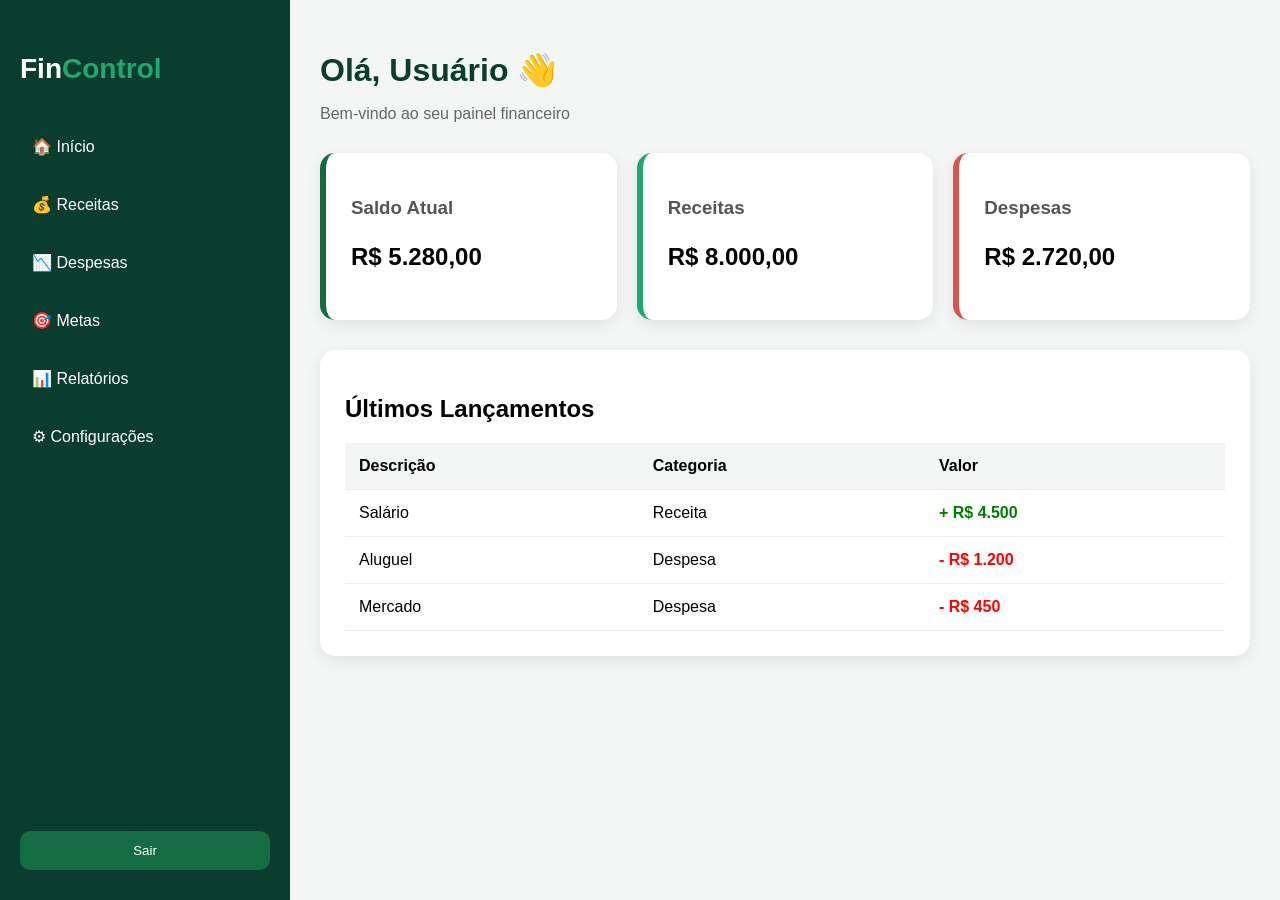
==== frontend/paginaInicial/dashboard.html @ 66dffcf8 "mudei muitas coisas" ====
<!DOCTYPE html>
<html lang="pt-BR">
<head>
<meta charset="UTF-8">
<meta name="viewport" content="width=device-width, initial-scale=1.0">
<title>FinControl - Dashboard</title>
<link rel="stylesheet" href="style.css">
</head>

<body class="dashboard-page">

<div class="dashboard-container">

    <!-- MENU LATERAL -->
    <aside class="sidebar">

        <h2 class="logo">Fin<span>Control</span></h2>

        <nav>
            <a href="#">🏠 Início</a>
            <a href="#">💰 Receitas</a>
            <a href="#">📉 Despesas</a>
            <a href="#">🎯 Metas</a>
            <a href="#">📊 Relatórios</a>
            <a href="#">⚙ Configurações</a>
        </nav>

        <button class="logout-btn" onclick="logout()">Sair</button>

    </aside>

    <!-- CONTEÚDO -->
    <main class="main-content">

        <header class="topbar">
            <h1>Olá, Usuário 👋</h1>
            <p>Bem-vindo ao seu painel financeiro</p>
        </header>

        <!-- CARDS -->
        <section class="cards">

            <div class="card saldo">
                <h3>Saldo Atual</h3>
                <p>R$ 5.280,00</p>
            </div>

            <div class="card receita">
                <h3>Receitas</h3>
                <p>R$ 8.000,00</p>
            </div>

            <div class="card despesa">
                <h3>Despesas</h3>
                <p>R$ 2.720,00</p>
            </div>

        </section>

        <!-- TABELA -->
        <section class="tabela-box">

            <h2>Últimos Lançamentos</h2>

            <table>
                <tr>
                    <th>Descrição</th>
                    <th>Categoria</th>
                    <th>Valor</th>
                </tr>

                <tr>
                    <td>Salário</td>
                    <td>Receita</td>
                    <td class="positivo">+ R$ 4.500</td>
                </tr>

                <tr>
                    <td>Aluguel</td>
                    <td>Despesa</td>
                    <td class="negativo">- R$ 1.200</td>
                </tr>

                <tr>
                    <td>Mercado</td>
                    <td>Despesa</td>
                    <td class="negativo">- R$ 450</td>
                </tr>

            </table>

        </section>

    </main>

</div>

<script>
function logout(){
    window.location.href = "index.html";
}
</script>

</body>
</html>
---- frontend/paginaInicial/style.css ----
.dashboard-page{
    margin:0;
    font-family:Arial, Helvetica, sans-serif;
    background:#f4f6f5;
}

.dashboard-container{
    display:flex;
    min-height:100vh;
}

/* MENU */
.sidebar{
    width:250px;
    background:#0B3D2E;
    color:white;
    padding:30px 20px;
    display:flex;
    flex-direction:column;
}

.logo{
    font-size:28px;
    margin-bottom:40px;
}

.logo span{
    color:#1FA971;
}

.sidebar nav{
    display:flex;
    flex-direction:column;
    gap:15px;
}

.sidebar nav a{
    color:white;
    text-decoration:none;
    padding:12px;
    border-radius:10px;
    transition:0.3s;
}

.sidebar nav a:hover{
    background:#146C43;
}

.logout-btn{
    margin-top:auto;
    padding:12px;
    background:#146C43;
    border:none;
    color:white;
    border-radius:10px;
    cursor:pointer;
}

.logout-btn:hover{
    background:#0E5A38;
}

/* CONTEÚDO */
.main-content{
    flex:1;
    padding:30px;
}

.topbar h1{
    margin-bottom:5px;
    color:#0B3D2E;
}

.topbar p{
    color:#666;
    margin-bottom:30px;
}

/* CARDS */
.cards{
    display:grid;
    grid-template-columns:repeat(auto-fit,minmax(220px,1fr));
    gap:20px;
    margin-bottom:30px;
}

.card{
    background:white;
    padding:25px;
    border-radius:15px;
    box-shadow:0 5px 15px rgba(0,0,0,0.08);
}

.card h3{
    margin-bottom:10px;
    color:#555;
}

.card p{
    font-size:24px;
    font-weight:bold;
}

.saldo{
    border-left:6px solid #146C43;
}

.receita{
    border-left:6px solid #1FA971;
}

.despesa{
    border-left:6px solid #d9534f;
}

/* TABELA */
.tabela-box{
    background:white;
    padding:25px;
    border-radius:15px;
    box-shadow:0 5px 15px rgba(0,0,0,0.08);
}

table{
    width:100%;
    border-collapse:collapse;
    margin-top:15px;
}

th, td{
    padding:14px;
    text-align:left;
    border-bottom:1px solid #eee;
}

th{
    background:#f4f6f5;
}

.positivo{
    color:green;
    font-weight:bold;
}

.negativo{
    color:red;
    font-weight:bold;
}

/* RESPONSIVO */
@media(max-width:900px){

.dashboard-container{
    flex-direction:column;
}

.sidebar{
    width:100%;
}

.main-content{
    padding:20px;
}

}
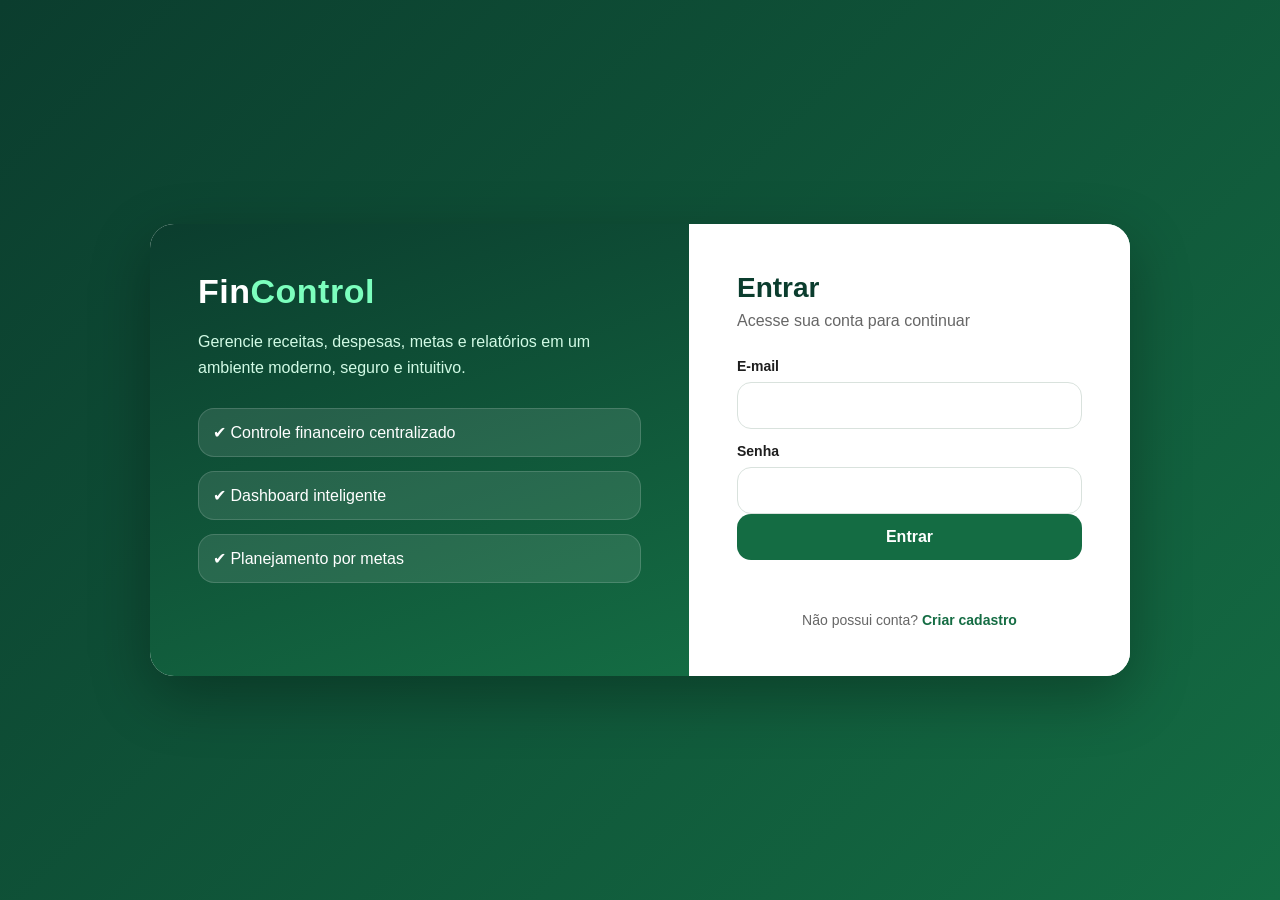
==== commit 25a9ac17: "feat: /me, /dashboard, histórico, filtros fixas/temporárias, editar receita/despesa, voltar metas" ====
--- a/frontend/paginaInicial/dashboard.html
+++ b/frontend/paginaInicial/dashboard.html
@@ -4,102 +4,44 @@
 <meta charset="UTF-8">
 <meta name="viewport" content="width=device-width, initial-scale=1.0">
 <title>FinControl - Dashboard</title>
-<link rel="stylesheet" href="style.css">
+<link rel="stylesheet" href="dashboard-shared.css">
 </head>
-
-<body class="dashboard-page">
-
+<body>
 <div class="dashboard-container">
-
-    <!-- MENU LATERAL -->
-    <aside class="sidebar">
-
-        <h2 class="logo">Fin<span>Control</span></h2>
-
-        <nav>
-            <a href="#">🏠 Início</a>
-            <a href="#">💰 Receitas</a>
-            <a href="#">📉 Despesas</a>
-            <a href="#">🎯 Metas</a>
-            <a href="#">📊 Relatórios</a>
-            <a href="#">⚙ Configurações</a>
-        </nav>
-
-        <button class="logout-btn" onclick="logout()">Sair</button>
-
-    </aside>
-
-    <!-- CONTEÚDO -->
-    <main class="main-content">
-
-        <header class="topbar">
-            <h1>Olá, Usuário 👋</h1>
-            <p>Bem-vindo ao seu painel financeiro</p>
-        </header>
-
-        <!-- CARDS -->
-        <section class="cards">
-
-            <div class="card saldo">
-                <h3>Saldo Atual</h3>
-                <p>R$ 5.280,00</p>
-            </div>
-
-            <div class="card receita">
-                <h3>Receitas</h3>
-                <p>R$ 8.000,00</p>
-            </div>
-
-            <div class="card despesa">
-                <h3>Despesas</h3>
-                <p>R$ 2.720,00</p>
-            </div>
-
-        </section>
-
-        <!-- TABELA -->
-        <section class="tabela-box">
-
-            <h2>Últimos Lançamentos</h2>
-
-            <table>
-                <tr>
-                    <th>Descrição</th>
-                    <th>Categoria</th>
-                    <th>Valor</th>
-                </tr>
-
-                <tr>
-                    <td>Salário</td>
-                    <td>Receita</td>
-                    <td class="positivo">+ R$ 4.500</td>
-                </tr>
-
-                <tr>
-                    <td>Aluguel</td>
-                    <td>Despesa</td>
-                    <td class="negativo">- R$ 1.200</td>
-                </tr>
-
-                <tr>
-                    <td>Mercado</td>
-                    <td>Despesa</td>
-                    <td class="negativo">- R$ 450</td>
-                </tr>
-
-            </table>
-
-        </section>
-
-    </main>
-
+  <aside class="sidebar">
+    <div class="logo">Fin<span>Control</span></div>
+    <nav>
+      <a href="dashboard.html" class="active">🏠 Início</a>
+      <a href="receitas.html">💰 Receitas</a>
+      <a href="despesas.html">📉 Despesas</a>
+      <a href="metas.html">🎯 Metas</a>
+      <a href="relatorios.html">📊 Relatórios</a>
+      <a href="configuracoes.html">⚙ Configurações</a>
+    </nav>
+    <button class="logout-btn" onclick="logout()">🚪 Sair</button>
+  </aside>
+  <main class="main-content">
+    <header class="topbar">
+      <h1 id="saudacao">Olá, Usuário 👋</h1>
+      <p id="subtitulo-usuario">Bem-vindo ao seu painel financeiro</p>
+    </header>
+    <section class="cards">
+      <div class="card saldo"><h3>Saldo Atual</h3><p id="card-saldo">R$ 0,00</p></div>
+      <div class="card receita"><h3>Receitas do Mês</h3><p id="card-receitas">R$ 0,00</p></div>
+      <div class="card despesa"><h3>Despesas do Mês</h3><p id="card-despesas">R$ 0,00</p></div>
+    </section>
+    <div class="box">
+      <h2>Últimos Lançamentos</h2>
+      <table>
+        <thead><tr><th>Descrição</th><th>Categoria</th><th>Data</th><th>Valor</th></tr></thead>
+        <tbody id="tabela-lancamentos">
+          <tr><td colspan="4" style="text-align:center;color:#94a3b8;padding:30px">Carregando...</td></tr>
+        </tbody>
+      </table>
+    </div>
+  </main>
 </div>
-
-<script>
-function logout(){
-    window.location.href = "index.html";
-}
-</script>
-
+<script src="dados.js"></script>
+<script src="dashboard-script.js"></script>
 </body>
-</html>+</html>
--- a/frontend/paginaInicial/dashboard-shared.css
+++ b/frontend/paginaInicial/dashboard-shared.css
@@ -0,0 +1,65 @@
+:root {
+  --verde-escuro: #0B3D2E; --verde-medio: #146C43; --verde-claro: #1FA971;
+  --verde-neon: #7CFFBE; --bg-page: #f0f4f2; --white: #ffffff;
+  --text-dark: #0B3D2E; --text-muted: #64748b; --border: #e2e8f0;
+  --success: #22c55e; --danger: #ef4444; --warning: #f59e0b; --sidebar-width: 250px;
+}
+* { margin:0; padding:0; box-sizing:border-box; }
+body { font-family:Arial,Helvetica,sans-serif; background:var(--bg-page); color:var(--text-dark); }
+.dashboard-container { display:flex; min-height:100vh; }
+.sidebar { width:var(--sidebar-width); background:var(--verde-escuro); color:white; padding:30px 20px; display:flex; flex-direction:column; position:fixed; top:0; left:0; height:100vh; overflow-y:auto; z-index:100; }
+.logo { font-size:26px; font-weight:800; margin-bottom:36px; }
+.logo span { color:var(--verde-neon); }
+.sidebar nav { display:flex; flex-direction:column; gap:6px; }
+.sidebar nav a { color:rgba(255,255,255,0.75); text-decoration:none; padding:11px 14px; border-radius:10px; transition:0.2s; font-size:15px; display:flex; align-items:center; gap:10px; }
+.sidebar nav a:hover { background:rgba(255,255,255,0.1); color:white; }
+.sidebar nav a.active { background:var(--verde-medio); color:white; font-weight:bold; }
+.logout-btn { margin-top:auto; padding:12px; background:transparent; border:1px solid rgba(255,255,255,0.2); color:rgba(255,255,255,0.75); border-radius:10px; cursor:pointer; font-size:15px; transition:0.2s; width:100%; text-align:left; display:flex; align-items:center; gap:10px; }
+.logout-btn:hover { background:rgba(239,68,68,0.15); border-color:rgba(239,68,68,0.4); color:#fca5a5; }
+.main-content { flex:1; margin-left:var(--sidebar-width); padding:30px; min-height:100vh; }
+.topbar { margin-bottom:28px; }
+.topbar h1 { font-size:24px; color:var(--text-dark); margin-bottom:4px; }
+.topbar p { color:var(--text-muted); font-size:14px; }
+.cards { display:grid; grid-template-columns:repeat(auto-fit,minmax(200px,1fr)); gap:18px; margin-bottom:28px; }
+.card { background:var(--white); padding:22px; border-radius:14px; box-shadow:0 2px 8px rgba(0,0,0,0.06); }
+.card h3 { font-size:13px; color:var(--text-muted); font-weight:normal; margin-bottom:10px; text-transform:uppercase; letter-spacing:0.5px; }
+.card p { font-size:26px; font-weight:700; color:var(--text-dark); }
+.card.saldo { border-left:5px solid var(--verde-medio); }
+.card.receita { border-left:5px solid var(--success); }
+.card.despesa { border-left:5px solid var(--danger); }
+.card.meta { border-left:5px solid var(--warning); }
+.box { background:var(--white); border-radius:14px; box-shadow:0 2px 8px rgba(0,0,0,0.06); padding:24px; margin-bottom:24px; }
+.box h2 { font-size:17px; margin-bottom:18px; color:var(--text-dark); }
+table { width:100%; border-collapse:collapse; }
+th,td { padding:13px 14px; text-align:left; border-bottom:1px solid var(--border); font-size:14px; }
+th { background:var(--bg-page); font-size:12px; text-transform:uppercase; letter-spacing:0.5px; color:var(--text-muted); font-weight:600; }
+tr:last-child td { border-bottom:none; }
+tr:hover td { background:#f8fbf9; }
+.positivo { color:var(--success); font-weight:700; }
+.negativo { color:var(--danger); font-weight:700; }
+.badge { display:inline-block; padding:3px 10px; border-radius:20px; font-size:12px; font-weight:600; }
+.badge-receita { background:#dcfce7; color:#166534; }
+.badge-despesa { background:#fee2e2; color:#991b1b; }
+.badge-concluido { background:#dcfce7; color:#166534; }
+.badge-andamento { background:#dbeafe; color:#1e40af; }
+.form-group { margin-bottom:16px; }
+.form-group label { display:block; font-size:13px; font-weight:600; margin-bottom:6px; color:var(--text-dark); }
+.form-group input,.form-group select,.form-group textarea { width:100%; padding:11px 14px; border:1px solid var(--border); border-radius:10px; font-size:14px; color:var(--text-dark); background:white; outline:none; transition:0.2s; }
+.form-group input:focus,.form-group select:focus { border-color:var(--verde-medio); box-shadow:0 0 0 3px rgba(20,108,67,0.1); }
+.form-row { display:grid; grid-template-columns:1fr 1fr; gap:14px; }
+.btn { padding:11px 22px; border:none; border-radius:10px; font-size:14px; font-weight:600; cursor:pointer; transition:0.2s; }
+.btn-primary { background:var(--verde-medio); color:white; }
+.btn-primary:hover { background:var(--verde-escuro); transform:translateY(-1px); }
+.btn-danger { background:transparent; color:var(--danger); border:1px solid var(--danger); }
+.btn-danger:hover { background:var(--danger); color:white; }
+.btn-sm { padding:6px 14px; font-size:12px; }
+.progress-bar { background:var(--border); border-radius:20px; height:10px; overflow:hidden; margin:8px 0; }
+.progress-fill { height:100%; border-radius:20px; background:var(--verde-medio); transition:width 0.5s ease; }
+@media(max-width:900px) {
+  .sidebar { position:relative; width:100%; height:auto; flex-direction:row; flex-wrap:wrap; padding:16px; gap:8px; }
+  .sidebar nav { flex-direction:row; flex-wrap:wrap; }
+  .logo { margin-bottom:0; width:100%; }
+  .main-content { margin-left:0; padding:20px; }
+  .form-row { grid-template-columns:1fr; }
+  .logout-btn { margin-top:0; }
+}
